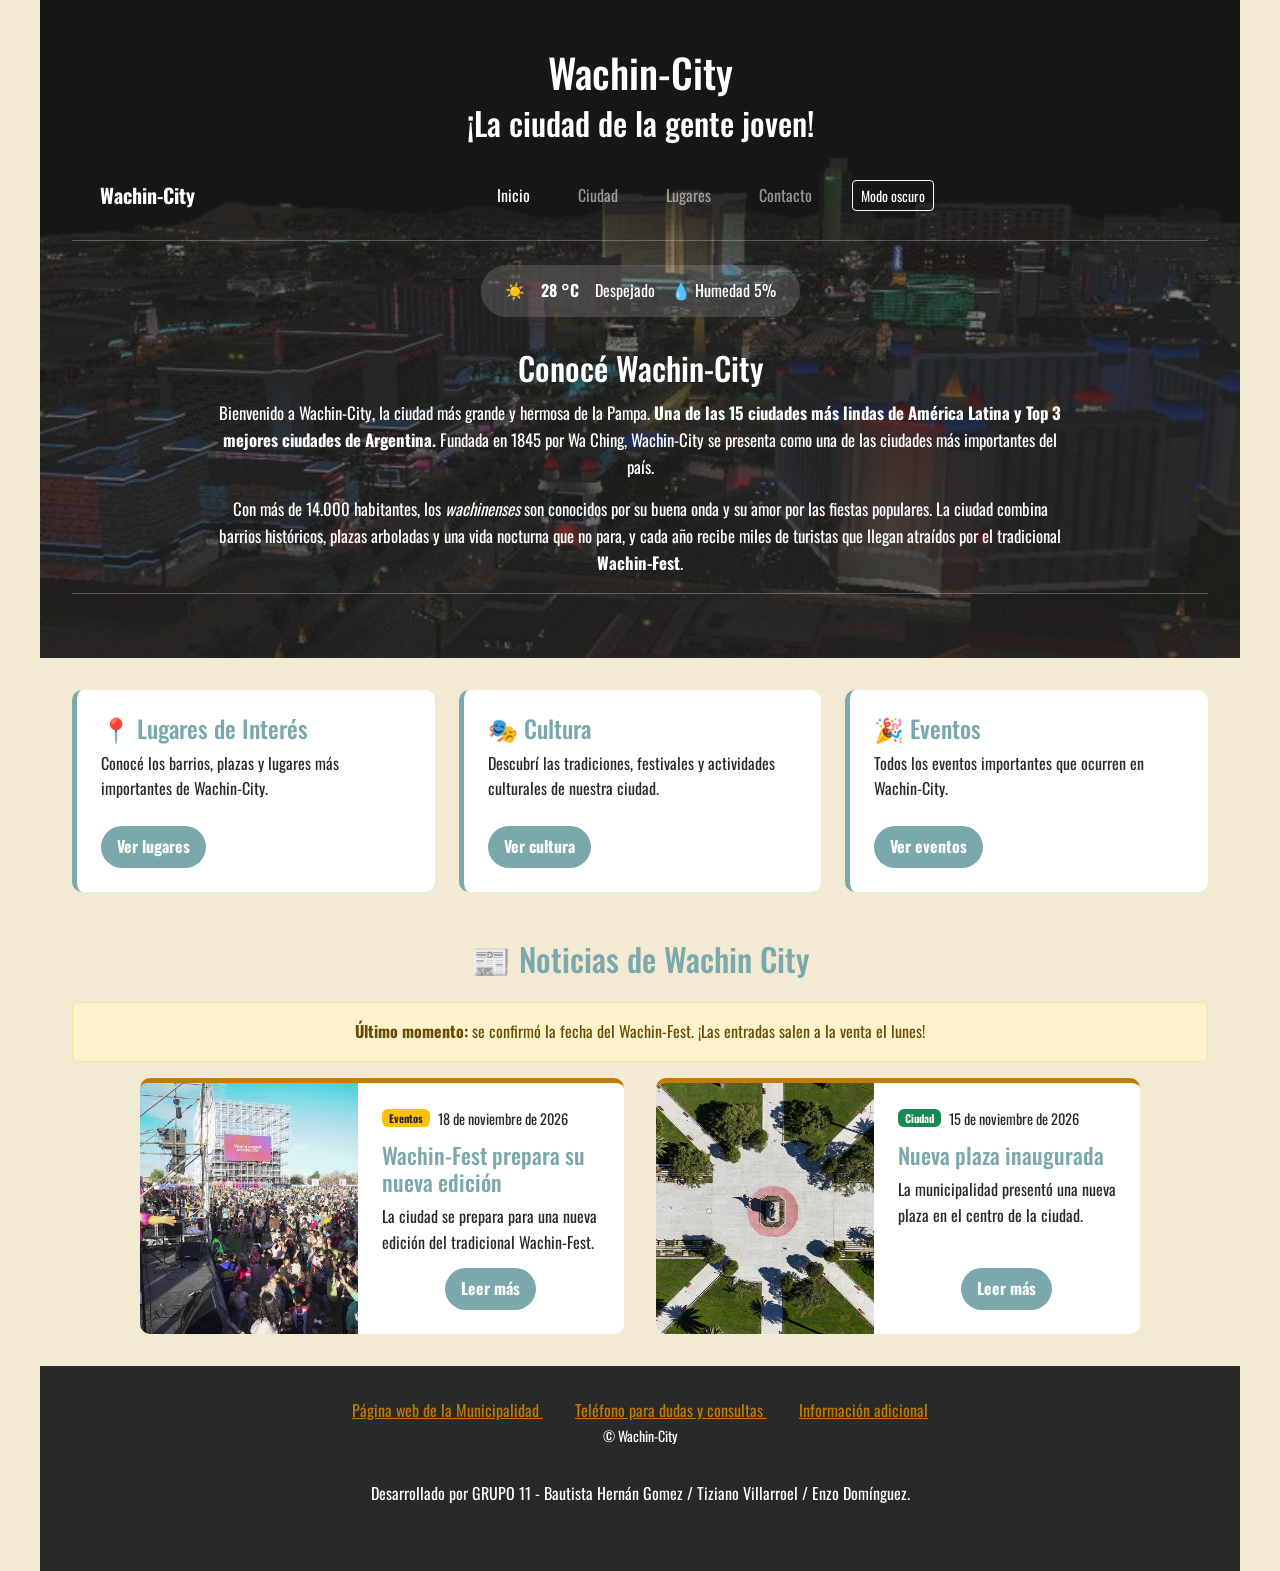
==== Index.html @ 4fba8a1b "fix: Añado nuevo parrafo a la presentacion" ====
<!DOCTYPE html>
<html lang="es">

<head>

    <meta charset="UTF-8">
    <meta name="viewport" content="width=device-width, initial-scale=1.0">

    <title>Wachin-City</title>

        <!-- GOOGLE FONTS -->
    <link rel="preconnect" href="https://fonts.googleapis.com">
    <link rel="preconnect" href="https://fonts.gstatic.com" crossorigin>
    <link href="https://fonts.googleapis.com/css2?family=Oswald:wght@200..700&display=swap" rel="stylesheet">

    <!-- BOOTSTRAP -->
    <link href="https://cdn.jsdelivr.net/npm/bootstrap@5.3.8/dist/css/bootstrap.min.css" rel="stylesheet">

    <!-- CSS PROPIO -->
    <link rel="stylesheet" href="./CSS/estilos.css">

</head>


<body>


    <!-- ==================================================
         HEADER
         ================================================== -->

    <header id="principio" class="portada">

        <h1>Wachin-City</h1>

        <h2>¡La ciudad de la gente joven!</h2>


        <!-- NAVEGACIÓN -->

                <nav class="navbar navbar-expand-lg navbar-dark" aria-label="Navegación principal">
            <div class="container-fluid">

                <a class="navbar-brand" href="./Index.html">Wachin-City</a>

                <button class="navbar-toggler" type="button"
                        data-bs-toggle="collapse" data-bs-target="#menuPrincipal"
                        aria-controls="menuPrincipal" aria-expanded="false"
                        aria-label="Abrir menú">
                    <span class="navbar-toggler-icon"></span>
                </button>

                <div class="collapse navbar-collapse justify-content-center" id="menuPrincipal">
                    <ul class="navbar-nav">
                        <li class="nav-item"><a class="nav-link active" aria-current="page" href="./Index.html">Inicio</a></li>
                        <li class="nav-item"><a class="nav-link" href="./ciudad.html">Ciudad</a></li>
                        <li class="nav-item"><a class="nav-link" href="./lugares.html">Lugares</a></li>
                        <li class="nav-item"><a class="nav-link" href="./contacto.html">Contacto</a></li>
                    </ul>
                                        <button id="btn-modo" class="btn btn-outline-light btn-sm ms-lg-3">Modo oscuro</button>
                </div>

            </div>
        </nav>


        <hr>


        <!-- CLIMA -->

        <div class="clima">

            <span>☀️</span>

            <strong>28 °C</strong>

            <span>Despejado</span>

            <span>💧 Humedad 5%</span>

        </div>


        <!-- PRESENTACIÓN DE LA CIUDAD -->

        <section class="presentacion">

            <h2>Conocé Wachin-City</h2>

            <p>

                Bienvenido a Wachin-City, la ciudad más grande
                y hermosa de la Pampa.

                <strong>
                    Una de las 15 ciudades más lindas de América Latina
                    y Top 3 mejores ciudades de Argentina.
                </strong>

                Fundada en 1845 por Wa Ching,
                Wachin-City se presenta como una de las ciudades
                más importantes del país.

            </p>

                        <p>
                Con más de 14.000 habitantes, los <em>wachinenses</em> son conocidos por su buena onda
                y su amor por las fiestas populares. La ciudad combina barrios históricos, plazas
                arboladas y una vida nocturna que no para, y cada año recibe miles de turistas que
                llegan atraídos por el tradicional <strong>Wachin-Fest</strong>.
            </p>

        </section>


        <hr>

    </header>



    <!-- ==================================================
         CONTENIDO PRINCIPAL
         ================================================== -->

    <main>


        <!-- ==================================================
             TARJETAS PRINCIPALES
             ================================================== -->

        <div class="contenedor-articulos">


            <!-- LUGARES -->

            <article class="tarjeta">

                <h3>📍 Lugares de Interés</h3>

                <p>
                    Conocé los barrios, plazas y lugares
                    más importantes de Wachin-City.
                </p>

                <a href="./lugares.html" class="boton">
                    Ver lugares
                </a>

            </article>


            <!-- CULTURA -->

            <article class="tarjeta">

                <h3>🎭 Cultura</h3>

                <p>
                    Descubrí las tradiciones, festivales
                    y actividades culturales de nuestra ciudad.
                </p>

                <a href="./ciudad.html" class="boton">
                    Ver cultura
                </a>

            </article>


            <!-- EVENTOS -->

            <article class="tarjeta">

                <h3>🎉 Eventos</h3>

                <p>
                    Todos los eventos importantes
                    que ocurren en Wachin-City.
                </p>

                <a href="./lugares.html" class="boton">
                    Ver eventos
                </a>

            </article>


        </div>



        <!-- ==================================================
             NOTICIAS
             ================================================== -->

        <section class="seccion-noticias">

            <h2>📰 Noticias de Wachin City</h2>

                        <div class="alert alert-warning text-center" role="alert">
                <strong>Último momento:</strong> se confirmó la fecha del Wachin-Fest. ¡Las entradas salen a la venta el lunes!
            </div>

            <div class="sector-noticias">


                <!-- NOTICIA 1 -->

                <article class="noticia">

                    <img
                        src="./IMG/wachin fest.jfif"
                        alt="Noticia de Wachin-City"
                    >


                    <div class="contenido-noticia">

                        <p class="meta-noticia">
                            <span class="badge bg-warning text-dark">Eventos</span>
                            <time datetime="2026-11-18">18 de noviembre de 2026</time>
                        </p>

                        <h3>
                            Wachin-Fest prepara su nueva edición
                        </h3>

                        <p>
                            La ciudad se prepara para una nueva
                            edición del tradicional Wachin-Fest.
                        </p>

                        <a
                            href="https://youtu.be/dQw4w9WgXcQ"
                            target="_blank"
                            rel="noopener noreferrer"
                            class="boton"
                        >
                            Leer más
                        </a>

                    </div>

                </article>



                <!-- NOTICIA 2 -->

                <article class="noticia">

                    <img
                        src="./IMG/plaza wachin.avif"
                        alt="Evento en Wachin-City"
                    >


                    <div class="contenido-noticia">
                        <p class="meta-noticia">
                            <span class="badge bg-success">Ciudad</span>
                            <time datetime="2026-11-15">15 de noviembre de 2026</time>
                        </p>
                        <h3>
                            Nueva plaza inaugurada
                        </h3>

                        <p>
                            La municipalidad presentó una nueva
                            plaza en el centro de la ciudad.
                        </p>

                        <a
                            href= "https://youtu.be/Sagg08DrO5U?si=nibQCZ9b6mSvP0zk"
                            target="_blank"
                            rel="noopener noreferrer"
                            class="boton"
                        >
                            Leer más
                        </a>

                    </div>

                </article>


            </div>

        </section>


    </main>



    <!-- ==================================================
         FOOTER
         ================================================== -->

    <footer>

        <a href="">
            Página web de la Municipalidad
        </a>

        <a href="tel:+5411111111">
            Teléfono para dudas y consultas
        </a>

        <a href="">
            Información adicional
        </a>


        <p>
            <small>
                © Wachin-City
            </small>
        </p>

        <address>

        Desarrollado por GRUPO 11 -
        Bautista Hernán Gomez /
        Tiziano Villarroel /
        Enzo Domínguez.

    </address>

    </footer>

        <script src="https://cdn.jsdelivr.net/npm/bootstrap@5.3.8/dist/js/bootstrap.bundle.min.js"></script>

            <script src="./JS/main.js"></script>

</body>

</html>
---- CSS/estilos.css ----
/*  ACA ARMO MI PALETA  */

:root {
    --color-primario: #7ba8ad;
    --color-acento: #c47b00;
    --color-fondo: #f2ead3;
    --color-texto: #292929;
    --color-texto-claro: #ffffff;
    --fuente-principal: "Oswald", sans-serif;
    --color-tarjeta: #ffffff;
    --color-footer: #292929;
}

/* RESET BASICO */

* {
  box-sizing: border-box;
  margin: 0;
  padding: 0;
}

/* ESTILOS GLOBALES */

html {
  font-size: 16px
}

body {
    font-family: var(--fuente-principal);
    font-size: 1rem;
    line-height: 1.6;
    color: var(--color-texto);
    background-color: var(--color-fondo);
    max-width: 1200px;
    margin: 0 auto;

}

/* HEADER */

header {
  background-color: var(--color-primario);
  color: var(--color-texto-claro);
  padding: 2rem;
  text-align: center;
}

header h1 {
  font-size: 2.5rem;
}

nav {
  margin-top: 1.5rem;
  justify-content: center;
}

nav a{
  color: var(--color-texto-claro);
  text-decoration: none;
  margin: 0 1rem;
  font-weight: bold;
}

nav a:hover {
    color: var(--color-acento);
    text-decoration: underline;
}

header img {
    width: 80%;
    max-width: 800px;
    margin-top: 1.5rem;
    border-radius: 10px;
}

/* PORTADA (solo el header del index) */

.portada {
    background-image:
        linear-gradient(rgba(41, 41, 41, 0.55), rgba(41, 41, 41, 0.55)),
        url("../IMG/db695988c32816dcdccfdafbcd4e0175.jpg");
    background-size: cover;
    background-position: center;
    padding: 3rem 2rem;
}


/* MAIN Y SECCIONES-ARTICULOS */

main {
    padding: 2rem;
}

/* CLIMA */

.clima {

    display: flex;

    justify-content: center;

    align-items: center;

    gap: 1rem;

    background-color: rgba(255, 255, 255, 0.15);

    padding: 0.8rem 1.5rem;

    margin: 1.5rem auto;

    border-radius: 50px;

    width: fit-content;

}


/* PRESENTACIÓN */

.presentacion {

    max-width: 850px;

    margin: 2rem auto 0;

}


.presentacion h2 {

    margin-bottom: 0.8rem;

}


.presentacion p {

    font-size: 1.05rem;

}

/* TARJETAS PRINCIPALES */

.contenedor-articulos {

    display: grid;

    grid-template-columns: repeat(3, 1fr);

    gap: 1.5rem;

}


.tarjeta {

    background-color: var(--color-tarjeta);

    padding: 1.5rem;

    border-left: 5px solid var(--color-primario);

    border-radius: 10px;

}


.tarjeta h3 {

    color: var(--color-primario);

    font-size: 1.5rem;

    margin-bottom: 0.5rem;

}


.tarjeta p {

    margin-bottom: 1rem;

}


/* BOTONES */

.boton {

    display: inline-block;

    background-color: var(--color-primario);

    color: var(--color-texto-claro);

    padding: 0.5rem 1rem;

    border-radius: 50px;

    text-decoration: none;

    font-weight: bold;

    margin-top: 0.5rem;

}


.boton:hover {

    background-color: var(--color-acento);

}


/* SECCIÓN DE NOTICIAS */

.seccion-noticias {

    margin-top: 3rem;

}


.seccion-noticias > h2 {

    text-align: center;

    margin-bottom: 1.5rem;

    color: var(--color-primario);

}


/* CONTENEDOR DE NOTICIAS */

.sector-noticias {
    display: grid;
    grid-template-columns: repeat(2, 1fr);
    gap: 2rem;

    max-width: 1000px;
    margin: 0 auto;
}


/* TARJETA DE NOTICIA */

.noticia {

    display: flex;

    align-items: stretch;

    background-color: var(--color-tarjeta);

    border-top: 5px solid var(--color-acento);

    border-radius: 10px;

    overflow: hidden;

}


/* IMAGEN DE NOTICIA */

.noticia img {

    width: 45%;

    min-height: 200px;

    object-fit: cover;

}


/* CONTENIDO DE LA NOTICIA */

.contenido-noticia {
    display: flex;
    flex-direction: column;
    padding: 1.5rem;
    flex: 1;
}

.contenido-noticia .boton {
    align-self: center;
    margin-top: auto;
}

.contenido-noticia h3 {

    color: var(--color-primario);

    font-size: 1.4rem;

    margin-bottom: 0.5rem;

}


.contenido-noticia p {

    margin-bottom: 0.8rem;

}


/* FOOTER */

footer {
    background-color: var(--color-footer);
    color: var(--color-texto-claro);
    padding: 2rem;
    text-align: center;
}

footer a {
    color: var(--color-acento);
    margin: 0 1rem;
}

address {
    text-align: center;
    padding: 1rem;
}


/* MODO OSCURO */

body.oscuro {
    --color-fondo: #1a1a1a;
    --color-texto: #f5f5f5;
    --color-tarjeta: #2a2a2a;
}


/* RESPONSIVE (celulares y tablets)*/

@media (max-width: 768px) {

    .contenedor-articulos,
    .sector-noticias {
        grid-template-columns: 1fr;
    }

    .noticia {
        flex-direction: column;
    }

    .noticia img {
        width: 100%;
    }
}


/* Texto completo al hacer clic en "Leer más" */
.texto-corto.expandido {
  display: block;
  -webkit-line-clamp: unset;
  line-clamp: unset;
  overflow: visible;
}

/* Mensaje general que muestra main.js debajo del formulario */
.msg-error,
.msg-exito {
    padding: 0.75rem 1rem;
    border-radius: 8px;
    border-left: 5px solid;
}

.msg-error {
    background-color: #fdecea;
    color: #7a1c14;
    border-left-color: #c0392b;
}

.msg-exito {
    background-color: #e8f5e9;
    color: #1b5e20;
    border-left-color: #2e7d32;
}
/* Variante propia de btn con la paleta (se usa como "btn btn-wachin") */

.btn-wachin {
    background-color: var(--color-primario);
    color: var(--color-texto-claro);
    border: none;
    padding: 0.5rem 1rem;
    border-radius: 50px;
    text-decoration: none;
    font-weight: bold;
    cursor: pointer;
}

/* PERSONALIZACIÓN CARRUSEL */
.carousel {
    border-radius: 10px;
    overflow: hidden;
    margin-bottom: 2rem;
}

.carousel img {
    max-height: 480px;
    object-fit: cover;
}

.carousel-caption {
    background-color: rgba(41, 41, 41, 0.65);
    border-radius: 10px;
    bottom: 1.5rem;
}


/* NOTICIAS - categoría y fecha */

.meta-noticia {
    display: flex;
    align-items: center;
    gap: 0.5rem;
    font-size: 0.9rem;
}
.texto-corto {
  display: -webkit-box;
  -webkit-box-orient: vertical;
  -webkit-line-clamp: 1;
  line-clamp: 1;
  overflow: hidden;
}

.texto-corto.expandido {
  display: block;
  -webkit-line-clamp: unset;
  line-clamp: unset;
  overflow: visible;
}
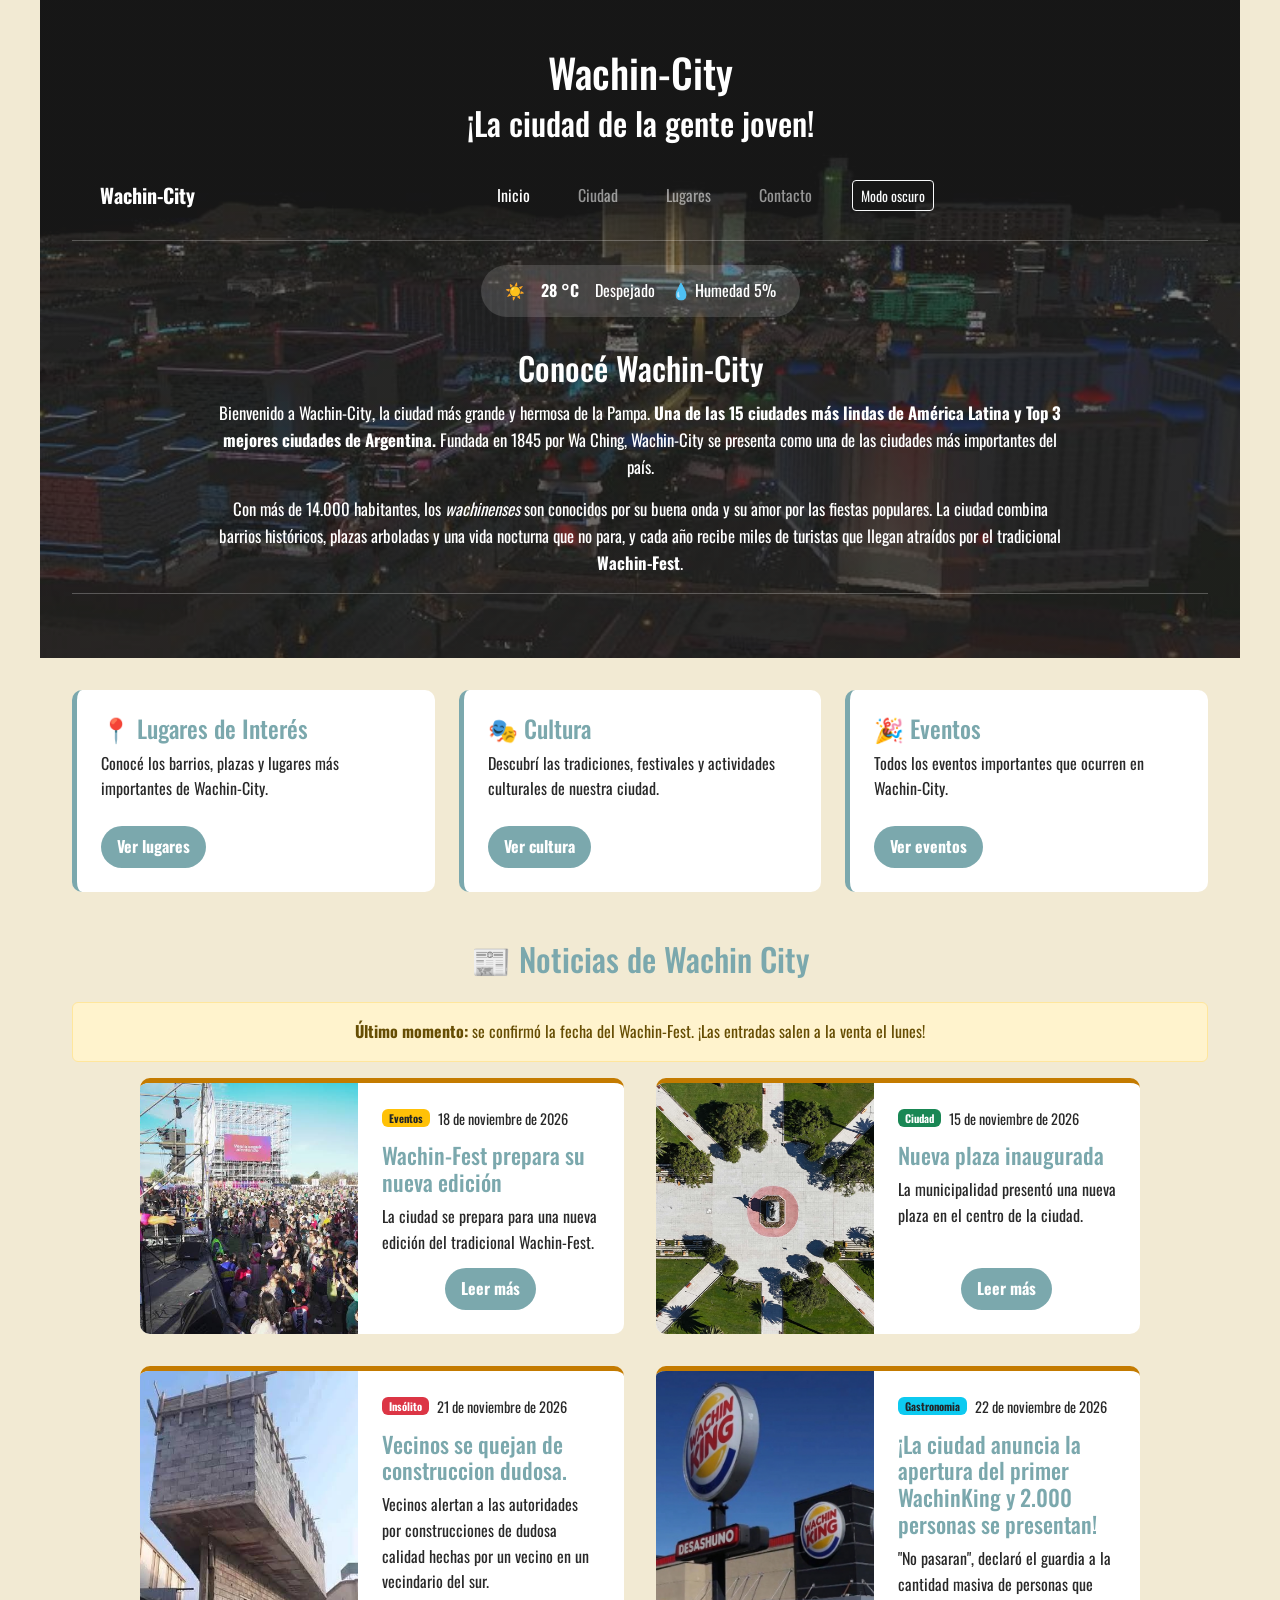
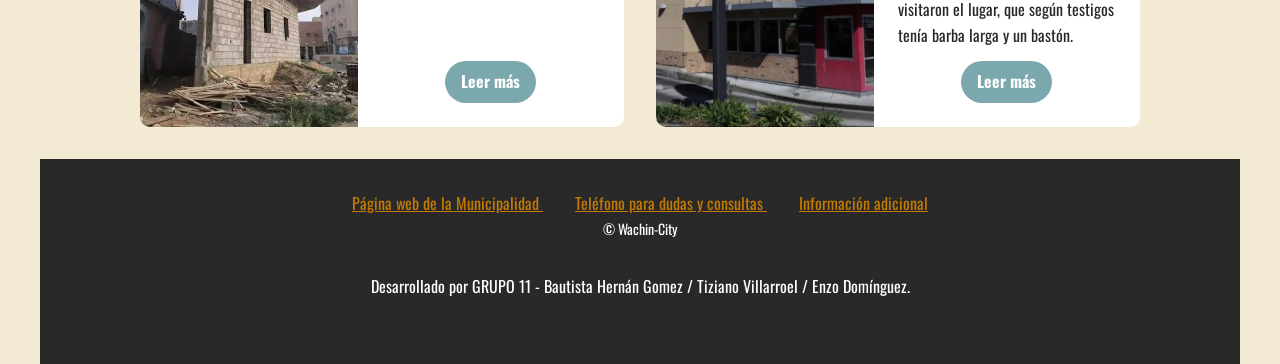
==== commit 457d417b: "feat: agrego dos noticias nuevas a la sección de noticias" ====
--- a/Index.html
+++ b/Index.html
@@ -212,7 +212,7 @@
                 <article class="noticia">
 
                     <img
-                        src="./IMG/wachin fest.jfif"
+                        src="./IMG/wachin-fest.jfif"
                         alt="Noticia de Wachin-City"
                     >
 
@@ -253,7 +253,7 @@
                 <article class="noticia">
 
                     <img
-                        src="./IMG/plaza wachin.avif"
+                        src="./IMG/plaza-wachin.avif"
                         alt="Evento en Wachin-City"
                     >
 
@@ -285,6 +285,62 @@
 
                 </article>
 
+                                <!-- NOTICIA 3 -->
+
+                <article class="noticia">
+
+                    <img
+                        src="./IMG/construccion.jfif"
+                        alt="Construccion de dudosa calidad"
+                    >
+
+                    <div class="contenido-noticia">
+                        <p class="meta-noticia">
+                            <span class="badge bg-danger">Insólito</span>
+                            <time datetime="2026-11-21">21 de noviembre de 2026</time>
+                        </p>
+                        <h3>
+                            Vecinos se quejan de construccion dudosa.
+                        </h3>
+                        <p>
+                            Vecinos alertan a las autoridades por construcciones de dudosa calidad hechas por un vecino en un vecindario del sur.
+                        </p>
+                        <a href="https://youtu.be/oavMtUWDBTM?si=YO1Hyj4h1aGptZGX" target="_blank" rel="noopener noreferrer" class="boton">
+                            Leer más
+                        </a>
+                    </div>
+
+                </article>
+
+
+                            <!-- NOTICIA 4 -->
+
+                <article class="noticia">
+
+                    <img
+                        src="./IMG/WachinKing.jfif"
+                        alt="Restaurante WachinKing"
+                    >
+
+                    <div class="contenido-noticia">
+                        <p class="meta-noticia">
+                            <span class="badge bg-info text-dark">Gastronomia</span>
+                            <time datetime="2026-11-22">22 de noviembre de 2026</time>
+                        </p>
+                        <h3>
+                            ¡La ciudad anuncia la apertura del primer WachinKing y 2.000 personas se presentan!
+                        </h3>
+                        <p>
+                            "No pasaran", declaró el guardia a la cantidad masiva de personas que visitaron el lugar, que según testigos
+                            tenía barba larga y un bastón.
+                        </p>
+                        <a href="https://youtu.be/G7RgN9ijwE4?si=GOL6RbMx42LE_h2s" target="_blank" rel="noopener noreferrer" class="boton">
+                            Leer más
+                        </a>
+                    </div>
+
+                </article>
+
 
             </div>
 
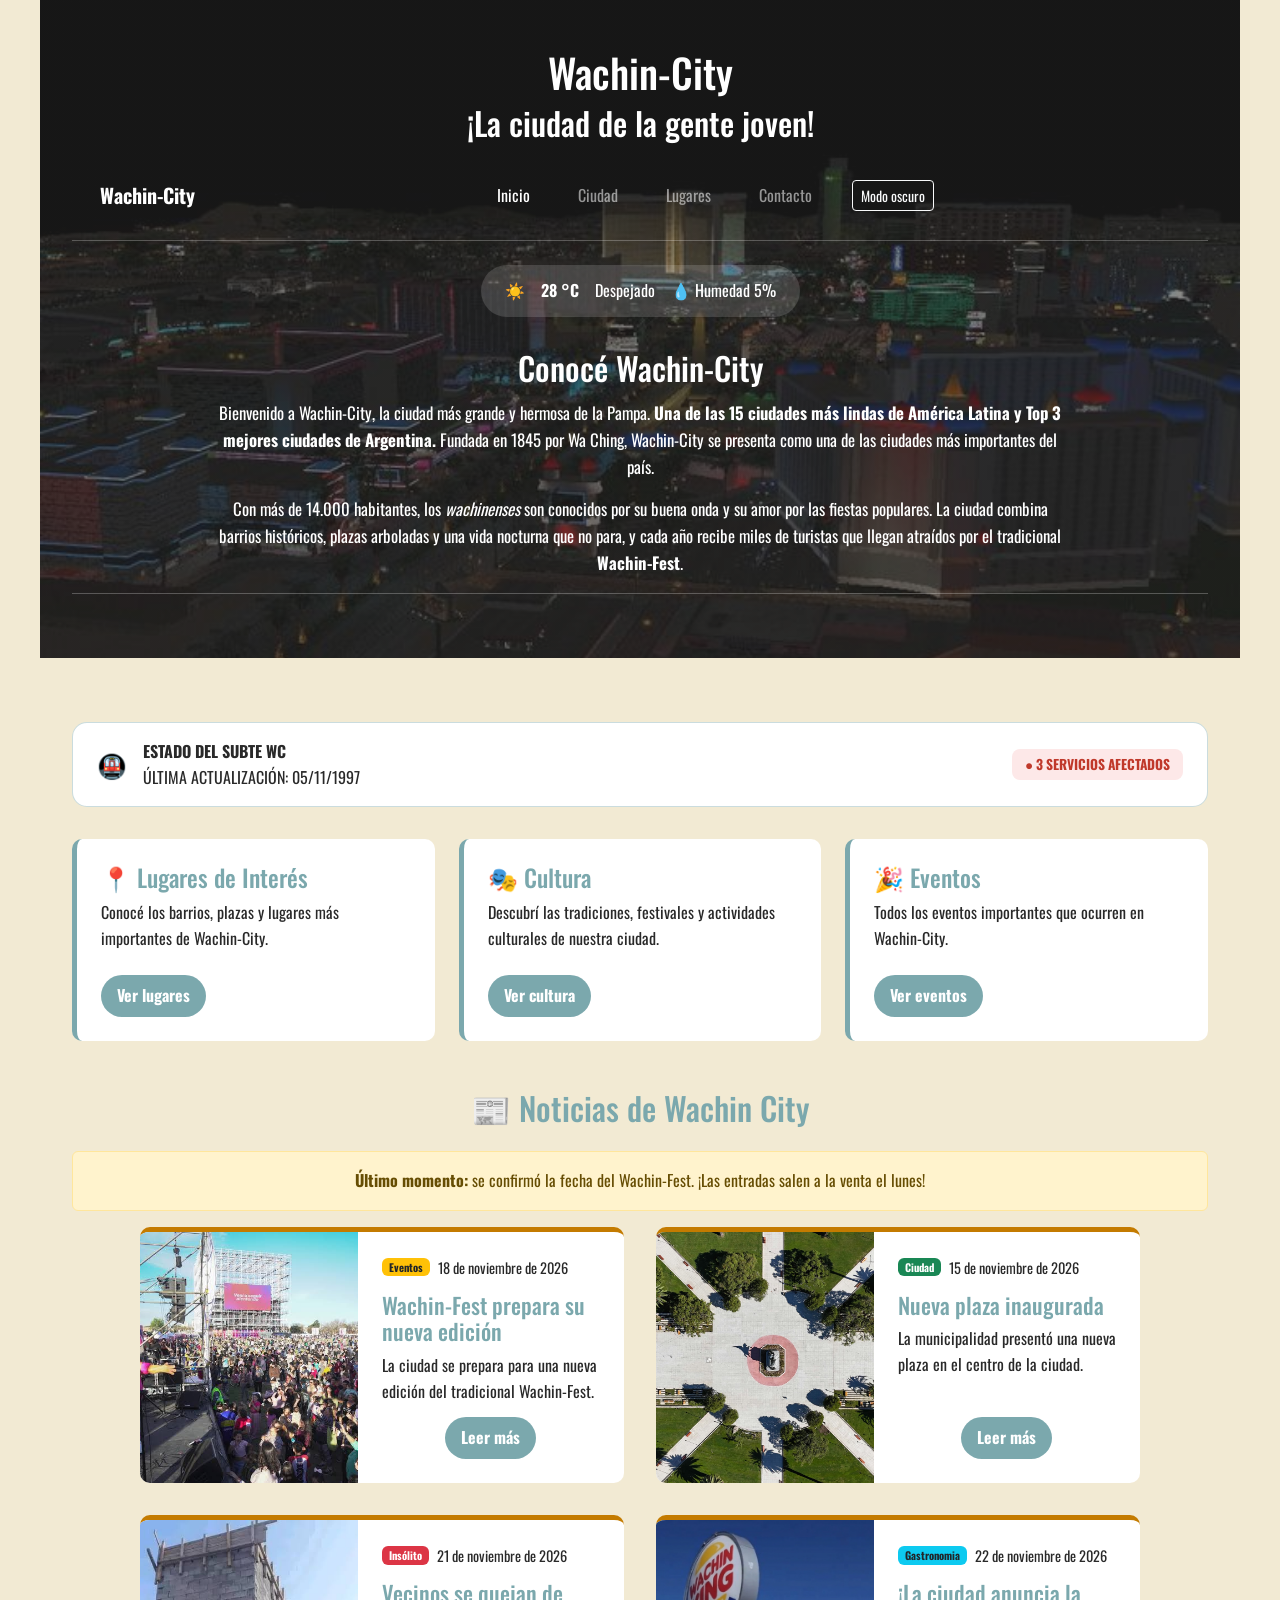
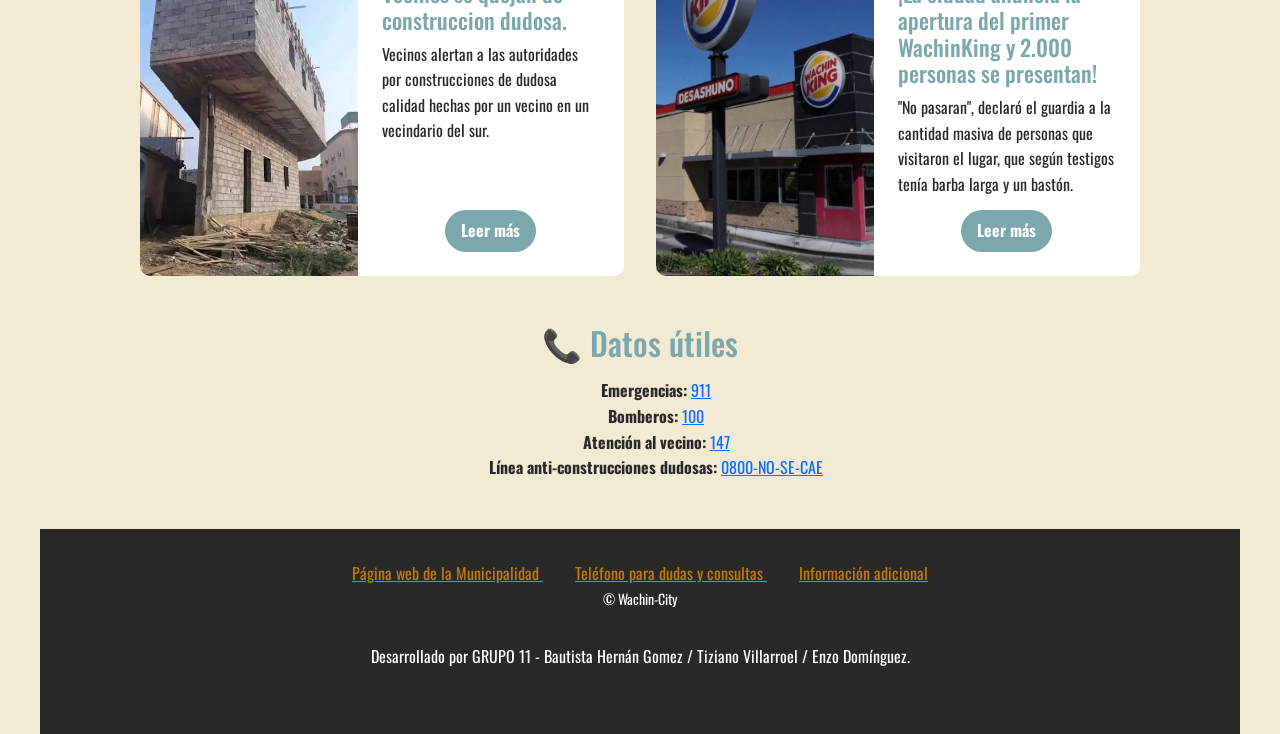
==== commit c44c0ffd: "feat: Añado Estado del Subte y Datos utiles" ====
--- a/Index.html
+++ b/Index.html
@@ -131,6 +131,28 @@
              TARJETAS PRINCIPALES
              ================================================== -->
 
+
+                <!-- ESTADO DEL SUBTE -->
+
+        <div class="estado-subte">
+
+            <span class="icono-subte">🚇</span>
+
+            
+            <div class="info-subte">
+                <strong>ESTADO DEL SUBTE WC</strong>
+                <span>ÚLTIMA ACTUALIZACIÓN: <time datetime="1997-11-05">05/11/1997</time></span>
+            </div>
+
+            <span class="servicios-afectados">● 3 SERVICIOS AFECTADOS</span>
+
+        </div>
+
+
+
+
+
+
         <div class="contenedor-articulos">
 
 
@@ -334,7 +356,7 @@
                             "No pasaran", declaró el guardia a la cantidad masiva de personas que visitaron el lugar, que según testigos
                             tenía barba larga y un bastón.
                         </p>
-                        <a href="https://youtu.be/G7RgN9ijwE4?si=GOL6RbMx42LE_h2s" target="_blank" rel="noopener noreferrer" class="boton">
+                        <a href="https://youtu.be/GwmJ76VjXaE?si=h7vyNjicE6EPsRTm" target="_blank" rel="noopener noreferrer" class="boton">
                             Leer más
                         </a>
                     </div>
@@ -343,6 +365,22 @@
 
 
             </div>
+
+        </section>
+
+
+                <!-- DATOS ÚTILES -->
+
+        <section class="datos-utiles">
+
+            <h2>📞 Datos útiles</h2>
+
+            <ul>
+                <li><strong>Emergencias:</strong> <a href="tel:911">911</a></li>
+                <li><strong>Bomberos:</strong> <a href="tel:100">100</a></li>
+                <li><strong>Atención al vecino:</strong> <a href="tel:147">147</a></li>
+                <li><strong>Línea anti-construcciones dudosas:</strong> <a href="tel:+541100000000">0800-NO-SE-CAE</a></li>
+            </ul>
 
         </section>
 
--- a/CSS/estilos.css
+++ b/CSS/estilos.css
@@ -115,6 +115,12 @@
 
 }
 
+/* Solo el subte: otro color de fondo */
+
+.estado-subte {
+    background-color: rgba(196, 123, 0, 0.35);
+}
+
 
 /* PRESENTACIÓN */
 
@@ -439,4 +445,54 @@
   line-clamp: unset;
   overflow: visible;
 }
- + 
+
+/* DATOS ÚTILES */
+
+.datos-utiles {
+    margin-top: 3rem;
+    text-align: center;
+}
+
+.datos-utiles h2 {
+    color: var(--color-primario);
+    margin-bottom: 1rem;
+}
+
+.datos-utiles ul {
+    list-style: none;
+}
+
+/* ESTADO SUBTE */
+
+.estado-subte {
+    display: flex;
+    flex-wrap: wrap;
+    align-items: center;
+    gap: 1rem;
+    background-color: var(--color-tarjeta);
+    border: 1px solid rgba(123, 168, 173, 0.4);
+    border-radius: 15px;
+    padding: 1rem 1.5rem;
+    margin: 2rem 0;
+}
+
+.icono-subte {
+    font-size: 1.5rem;
+}
+
+.info-subte {
+    display: flex;
+    flex-direction: column;
+}
+
+.servicios-afectados {
+    margin-left: auto;
+    background-color: #fde8e8;
+    color: #c0392b;
+    font-weight: bold;
+    font-size: 0.85rem;
+    text-transform: uppercase;
+    padding: 0.3rem 0.8rem;
+    border-radius: 8px;
+}
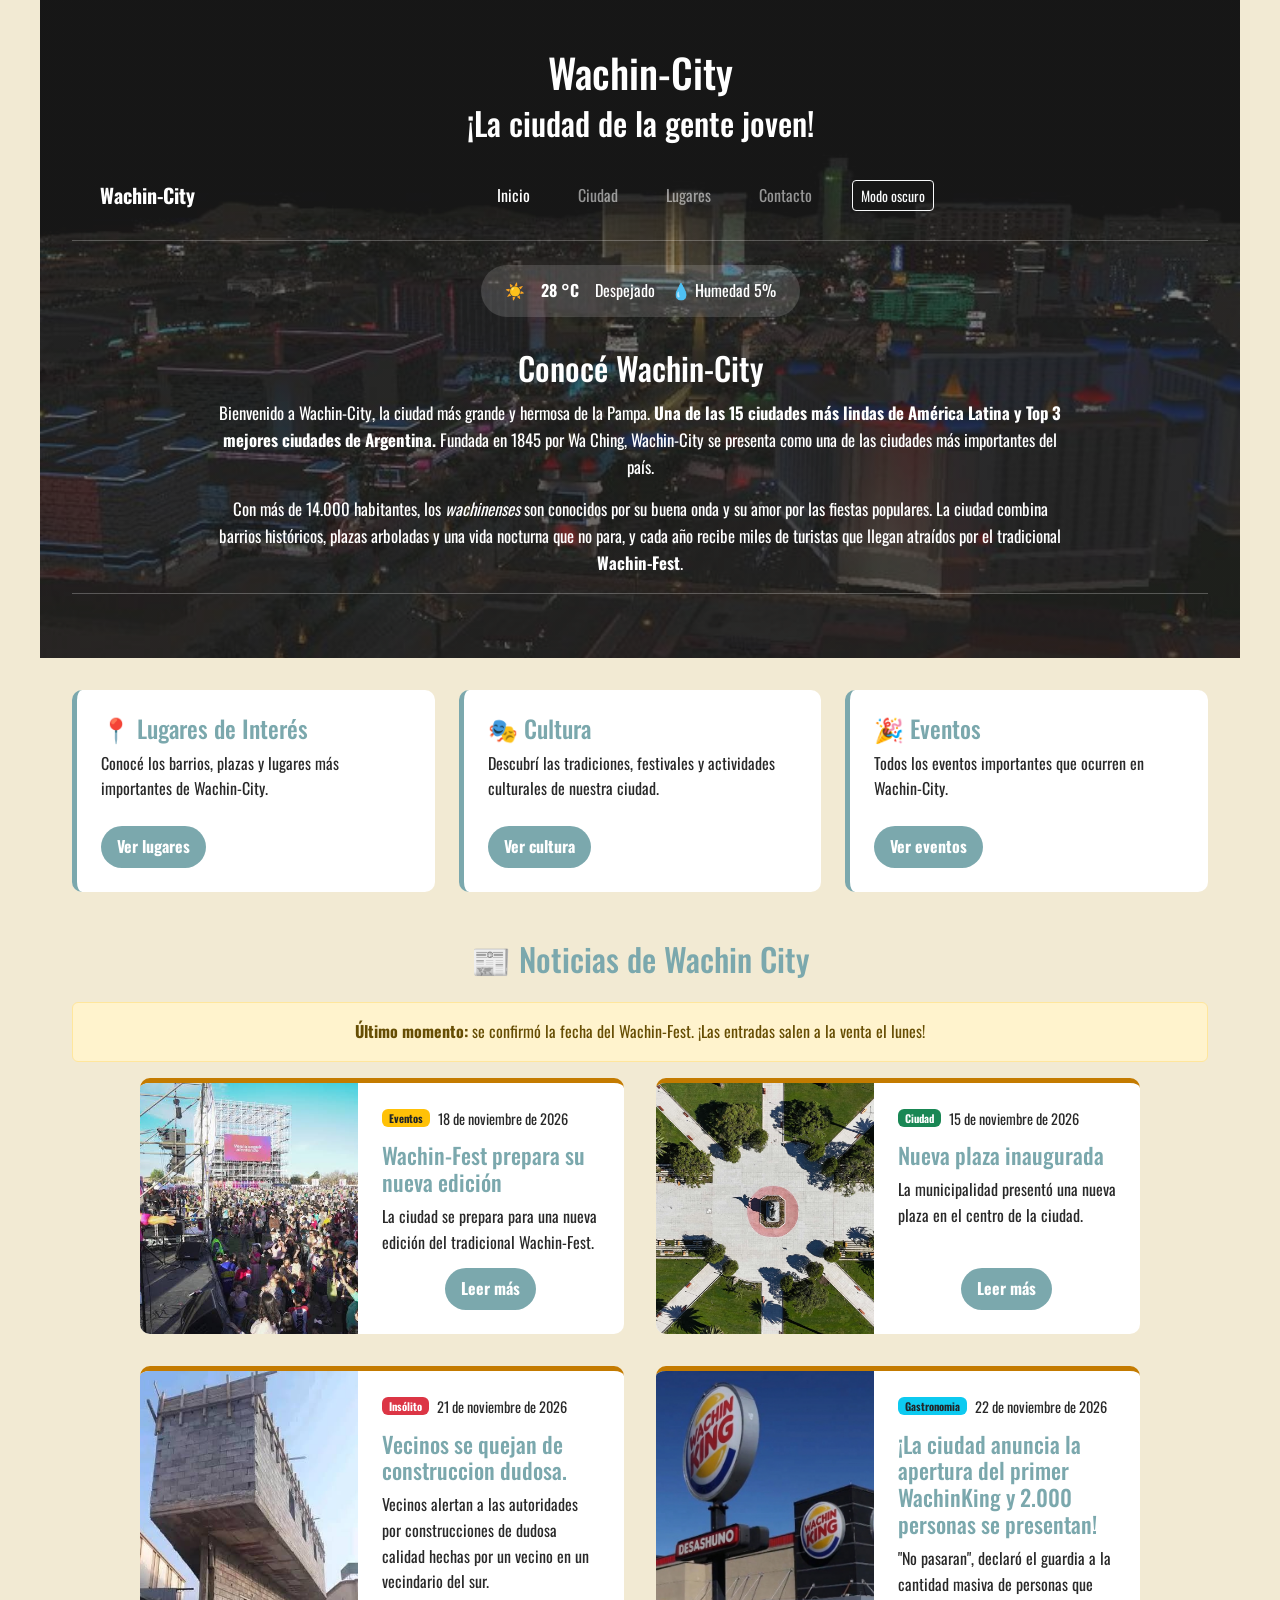
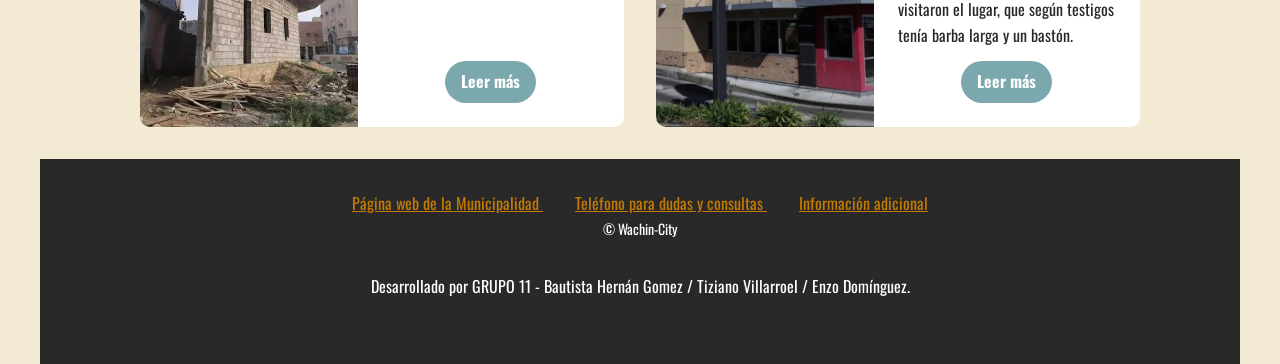
==== commit cce814f6: "Merge branch 'main' of https://github.com/gomezbautista0077-tech/Lenguajes-Informaticos1-" ====
--- a/Index.html
+++ b/Index.html
@@ -131,28 +131,6 @@
              TARJETAS PRINCIPALES
              ================================================== -->
 
-
-                <!-- ESTADO DEL SUBTE -->
-
-        <div class="estado-subte">
-
-            <span class="icono-subte">🚇</span>
-
-            
-            <div class="info-subte">
-                <strong>ESTADO DEL SUBTE WC</strong>
-                <span>ÚLTIMA ACTUALIZACIÓN: <time datetime="1997-11-05">05/11/1997</time></span>
-            </div>
-
-            <span class="servicios-afectados">● 3 SERVICIOS AFECTADOS</span>
-
-        </div>
-
-
-
-
-
-
         <div class="contenedor-articulos">
 
 
@@ -369,22 +347,6 @@
         </section>
 
 
-                <!-- DATOS ÚTILES -->
-
-        <section class="datos-utiles">
-
-            <h2>📞 Datos útiles</h2>
-
-            <ul>
-                <li><strong>Emergencias:</strong> <a href="tel:911">911</a></li>
-                <li><strong>Bomberos:</strong> <a href="tel:100">100</a></li>
-                <li><strong>Atención al vecino:</strong> <a href="tel:147">147</a></li>
-                <li><strong>Línea anti-construcciones dudosas:</strong> <a href="tel:+541100000000">0800-NO-SE-CAE</a></li>
-            </ul>
-
-        </section>
-
-
     </main>
 
 
--- a/CSS/estilos.css
+++ b/CSS/estilos.css
@@ -115,12 +115,6 @@
 
 }
 
-/* Solo el subte: otro color de fondo */
-
-.estado-subte {
-    background-color: rgba(196, 123, 0, 0.35);
-}
-
 
 /* PRESENTACIÓN */
 
@@ -445,54 +439,4 @@
   line-clamp: unset;
   overflow: visible;
 }
- 
-
-/* DATOS ÚTILES */
-
-.datos-utiles {
-    margin-top: 3rem;
-    text-align: center;
-}
-
-.datos-utiles h2 {
-    color: var(--color-primario);
-    margin-bottom: 1rem;
-}
-
-.datos-utiles ul {
-    list-style: none;
-}
-
-/* ESTADO SUBTE */
-
-.estado-subte {
-    display: flex;
-    flex-wrap: wrap;
-    align-items: center;
-    gap: 1rem;
-    background-color: var(--color-tarjeta);
-    border: 1px solid rgba(123, 168, 173, 0.4);
-    border-radius: 15px;
-    padding: 1rem 1.5rem;
-    margin: 2rem 0;
-}
-
-.icono-subte {
-    font-size: 1.5rem;
-}
-
-.info-subte {
-    display: flex;
-    flex-direction: column;
-}
-
-.servicios-afectados {
-    margin-left: auto;
-    background-color: #fde8e8;
-    color: #c0392b;
-    font-weight: bold;
-    font-size: 0.85rem;
-    text-transform: uppercase;
-    padding: 0.3rem 0.8rem;
-    border-radius: 8px;
-}+ 
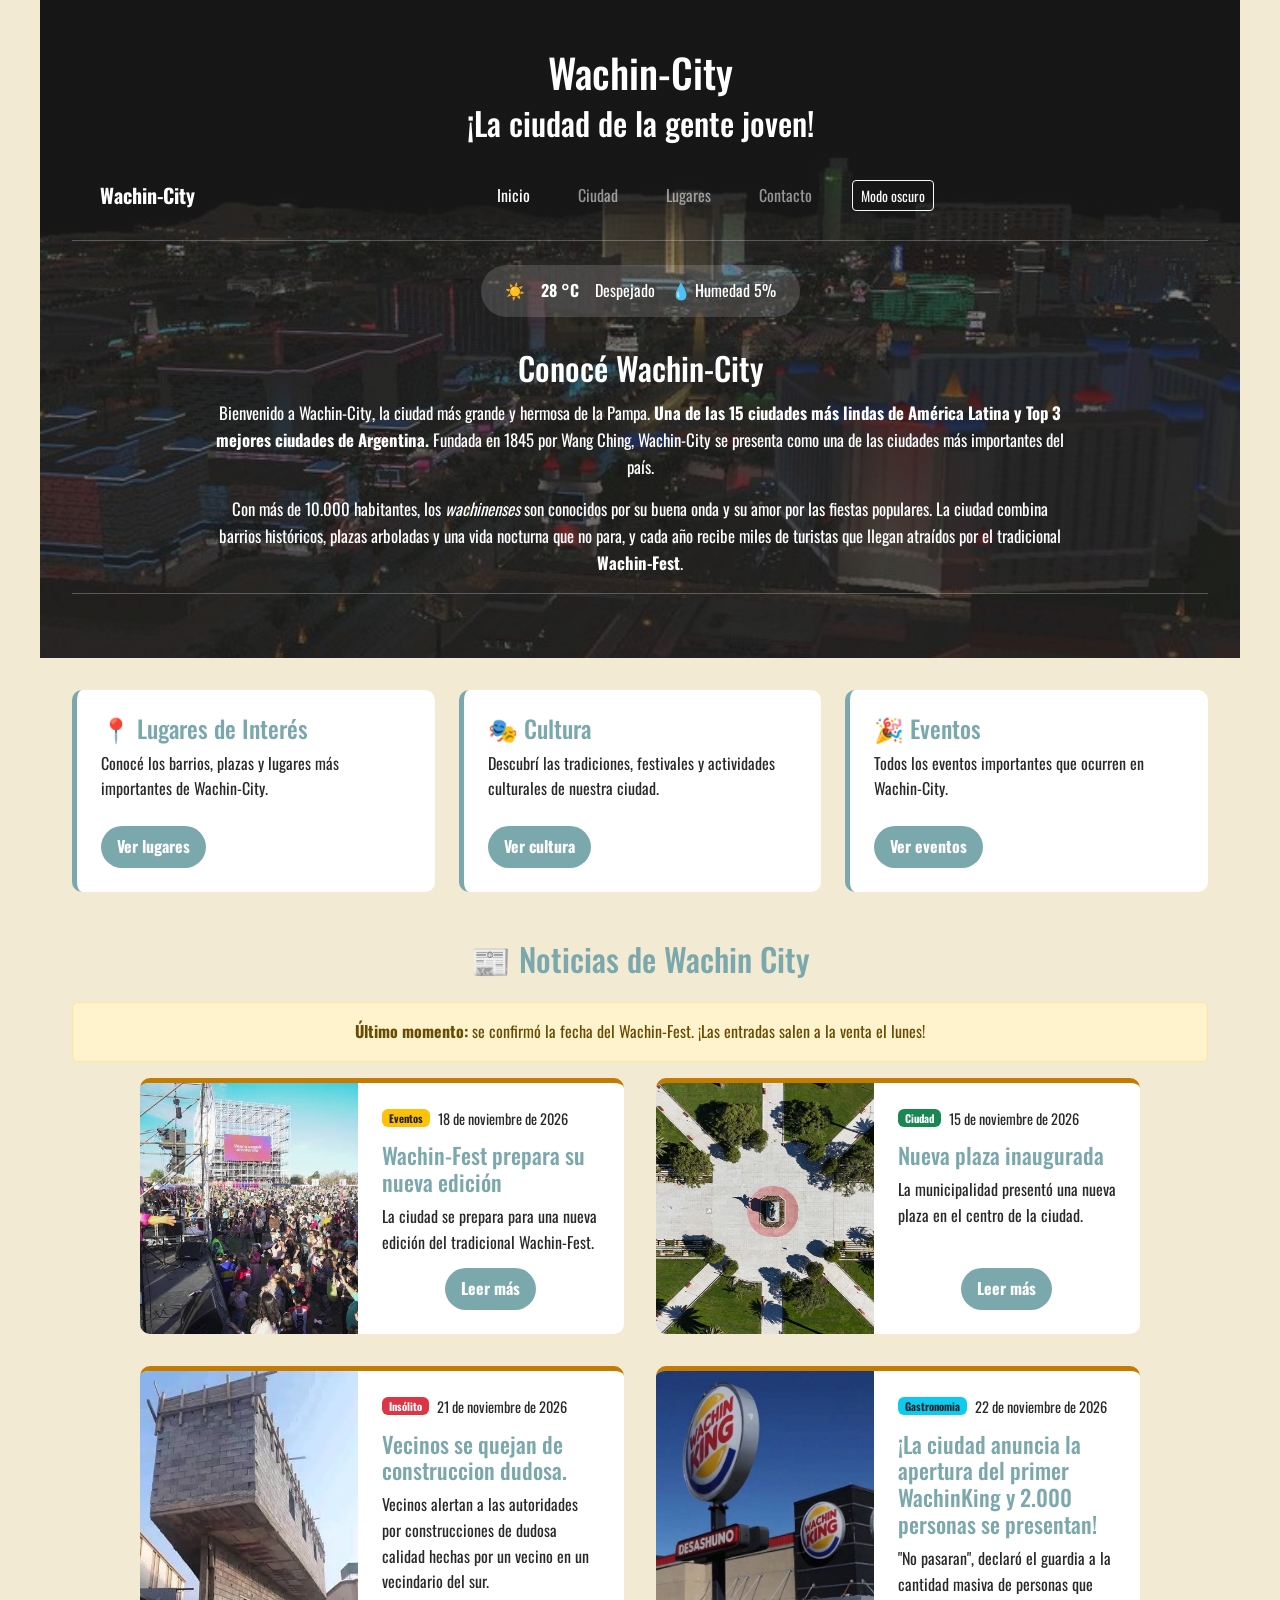
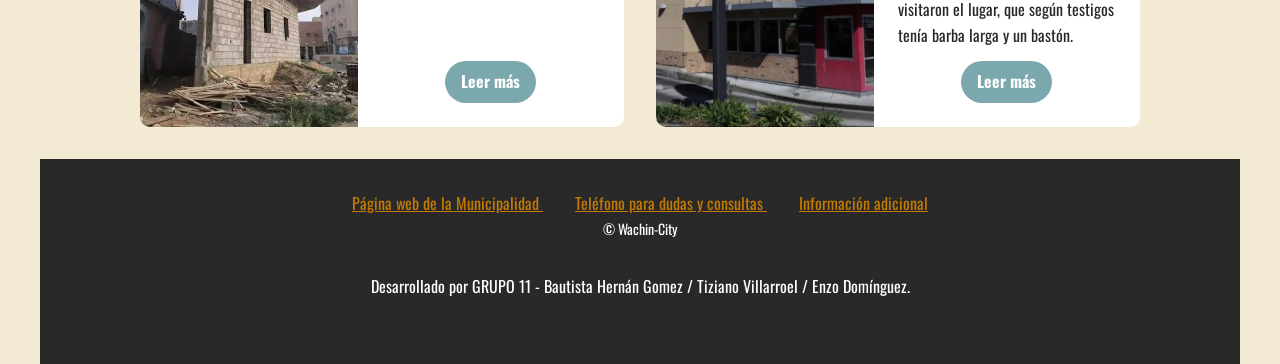
==== commit a083e83b: "fix: agrega teatro gran linterna a lugares.html" ====
--- a/Index.html
+++ b/Index.html
@@ -98,14 +98,14 @@
                     y Top 3 mejores ciudades de Argentina.
                 </strong>
 
-                Fundada en 1845 por Wa Ching,
+                Fundada en 1845 por Wang Ching,
                 Wachin-City se presenta como una de las ciudades
                 más importantes del país.
 
             </p>
 
                         <p>
-                Con más de 14.000 habitantes, los <em>wachinenses</em> son conocidos por su buena onda
+                Con más de 10.000 habitantes, los <em>wachinenses</em> son conocidos por su buena onda
                 y su amor por las fiestas populares. La ciudad combina barrios históricos, plazas
                 arboladas y una vida nocturna que no para, y cada año recibe miles de turistas que
                 llegan atraídos por el tradicional <strong>Wachin-Fest</strong>.
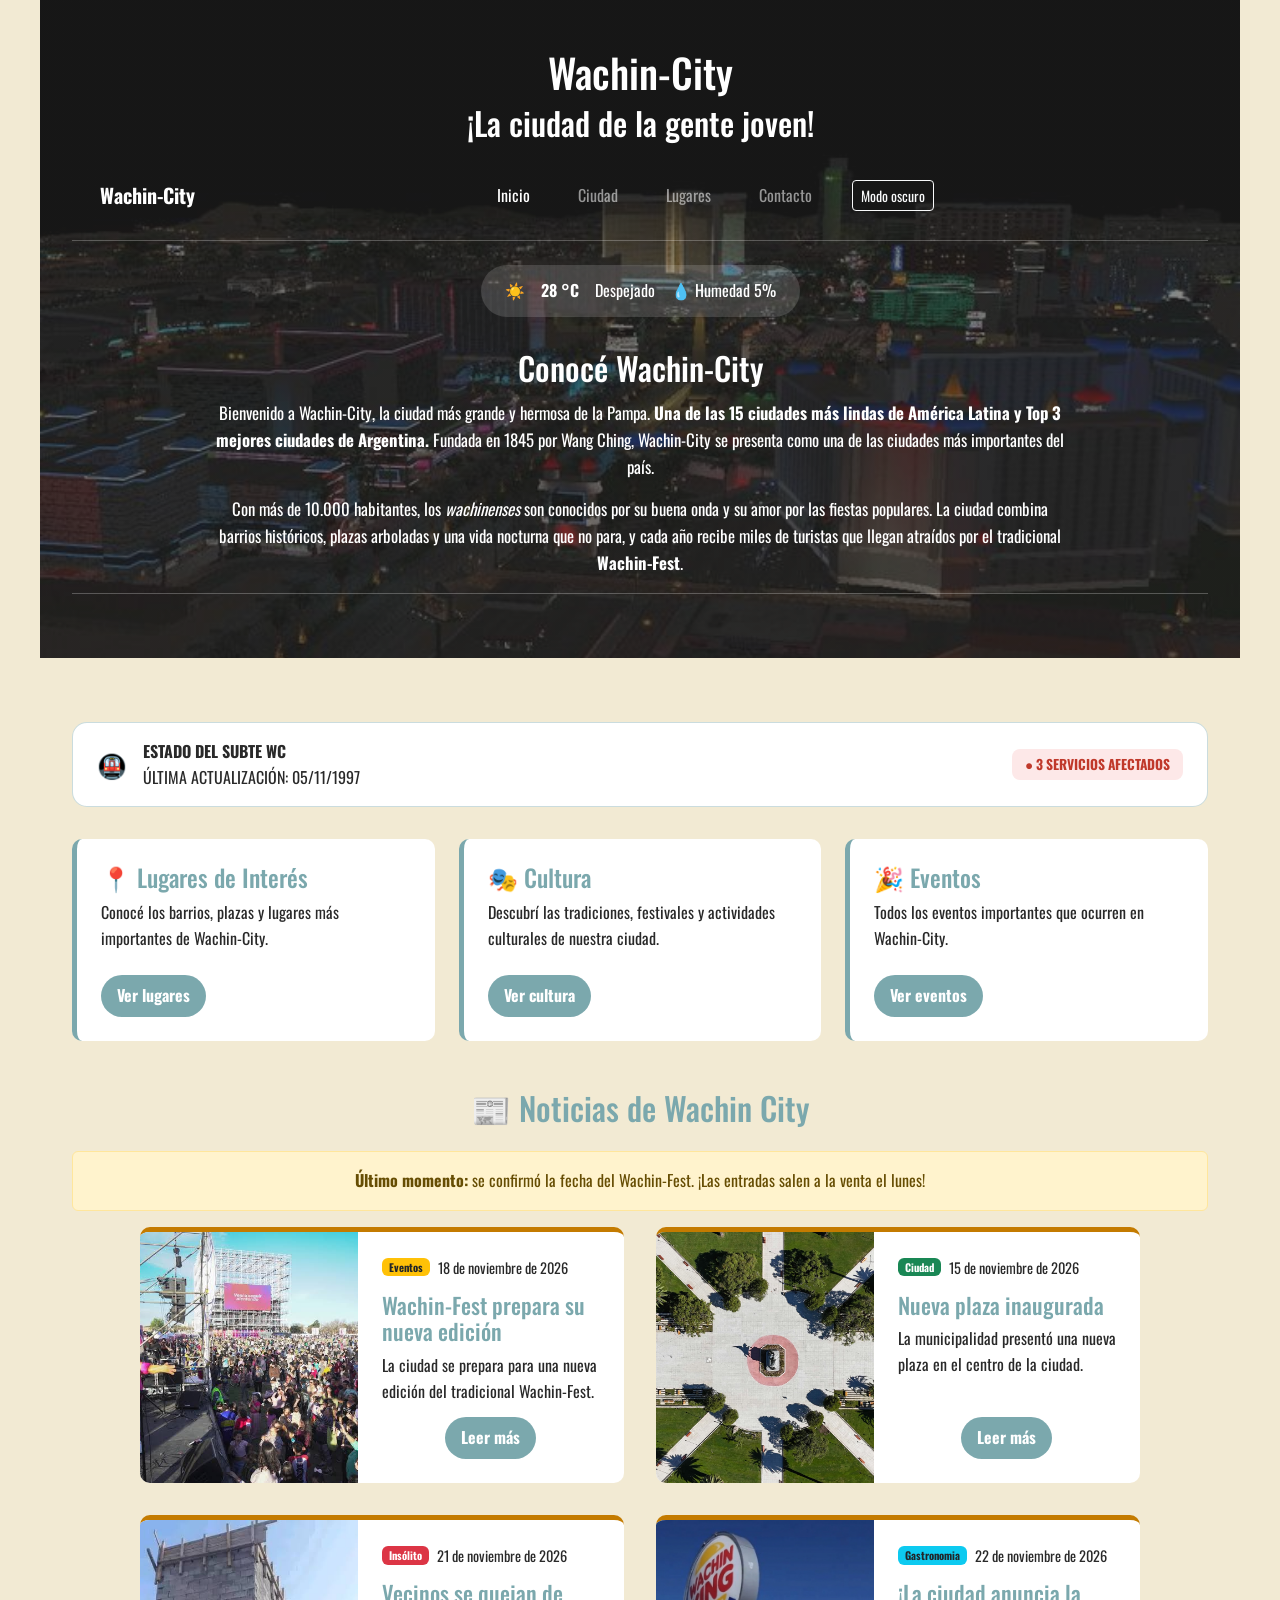
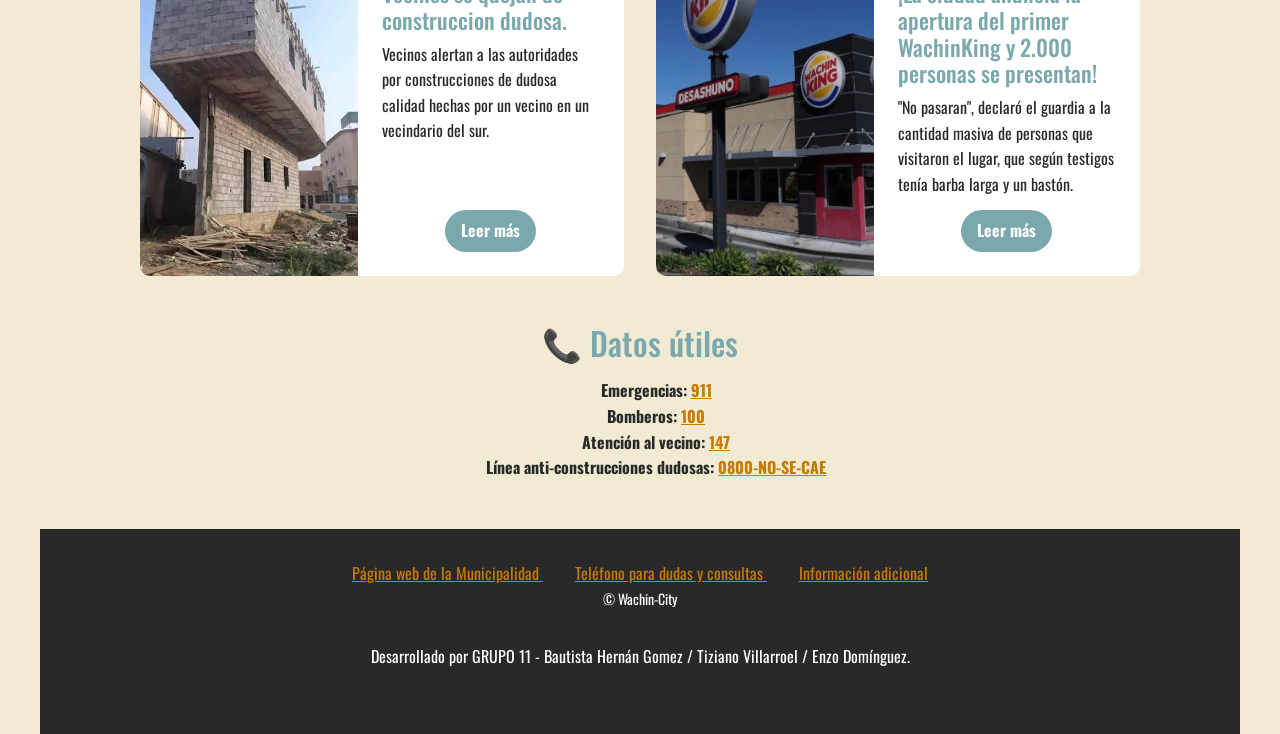
==== commit 1f0b346f: "Merge branch 'main' of https://github.com/gomezbautista0077-tech/Lenguajes-Informaticos1-" ====
--- a/Index.html
+++ b/Index.html
@@ -131,6 +131,28 @@
              TARJETAS PRINCIPALES
              ================================================== -->
 
+
+                <!-- ESTADO DEL SUBTE -->
+
+        <div class="estado-subte">
+
+            <span class="icono-subte">🚇</span>
+
+            
+            <div class="info-subte">
+                <strong>ESTADO DEL SUBTE WC</strong>
+                <span>ÚLTIMA ACTUALIZACIÓN: <time datetime="1997-11-05">05/11/1997</time></span>
+            </div>
+
+            <span class="servicios-afectados">● 3 SERVICIOS AFECTADOS</span>
+
+        </div>
+
+
+
+
+
+
         <div class="contenedor-articulos">
 
 
@@ -347,6 +369,22 @@
         </section>
 
 
+                <!-- DATOS ÚTILES -->
+
+        <section class="datos-utiles">
+
+            <h2>📞 Datos útiles</h2>
+
+            <ul>
+                <li><strong>Emergencias:</strong> <a href="tel:911">911</a></li>
+                <li><strong>Bomberos:</strong> <a href="tel:100">100</a></li>
+                <li><strong>Atención al vecino:</strong> <a href="tel:147">147</a></li>
+                <li><strong>Línea anti-construcciones dudosas:</strong> <a href="tel:+541100000000">0800-NO-SE-CAE</a></li>
+            </ul>
+
+        </section>
+
+
     </main>
 
 
--- a/CSS/estilos.css
+++ b/CSS/estilos.css
@@ -439,4 +439,59 @@
   line-clamp: unset;
   overflow: visible;
 }
- + 
+
+/* DATOS ÚTILES */
+
+.datos-utiles {
+    margin-top: 3rem;
+    text-align: center;
+}
+
+.datos-utiles h2 {
+    color: var(--color-primario);
+    margin-bottom: 1rem;
+}
+
+.datos-utiles ul {
+    list-style: none;
+}
+
+/* ESTADO SUBTE */
+
+.estado-subte {
+    display: flex;
+    flex-wrap: wrap;
+    align-items: center;
+    gap: 1rem;
+    background-color: var(--color-tarjeta);
+    border: 1px solid rgba(123, 168, 173, 0.4);
+    border-radius: 15px;
+    padding: 1rem 1.5rem;
+    margin: 2rem 0;
+}
+
+.icono-subte {
+    font-size: 1.5rem;
+}
+
+.info-subte {
+    display: flex;
+    flex-direction: column;
+}
+
+.servicios-afectados {
+    margin-left: auto;
+    background-color: #fde8e8;
+    color: #c0392b;
+    font-weight: bold;
+    font-size: 0.85rem;
+    text-transform: uppercase;
+    padding: 0.3rem 0.8rem;
+    border-radius: 8px;
+}
+
+.datos-utiles a {
+    color: var(--color-acento);
+    font-weight: bold;
+}
